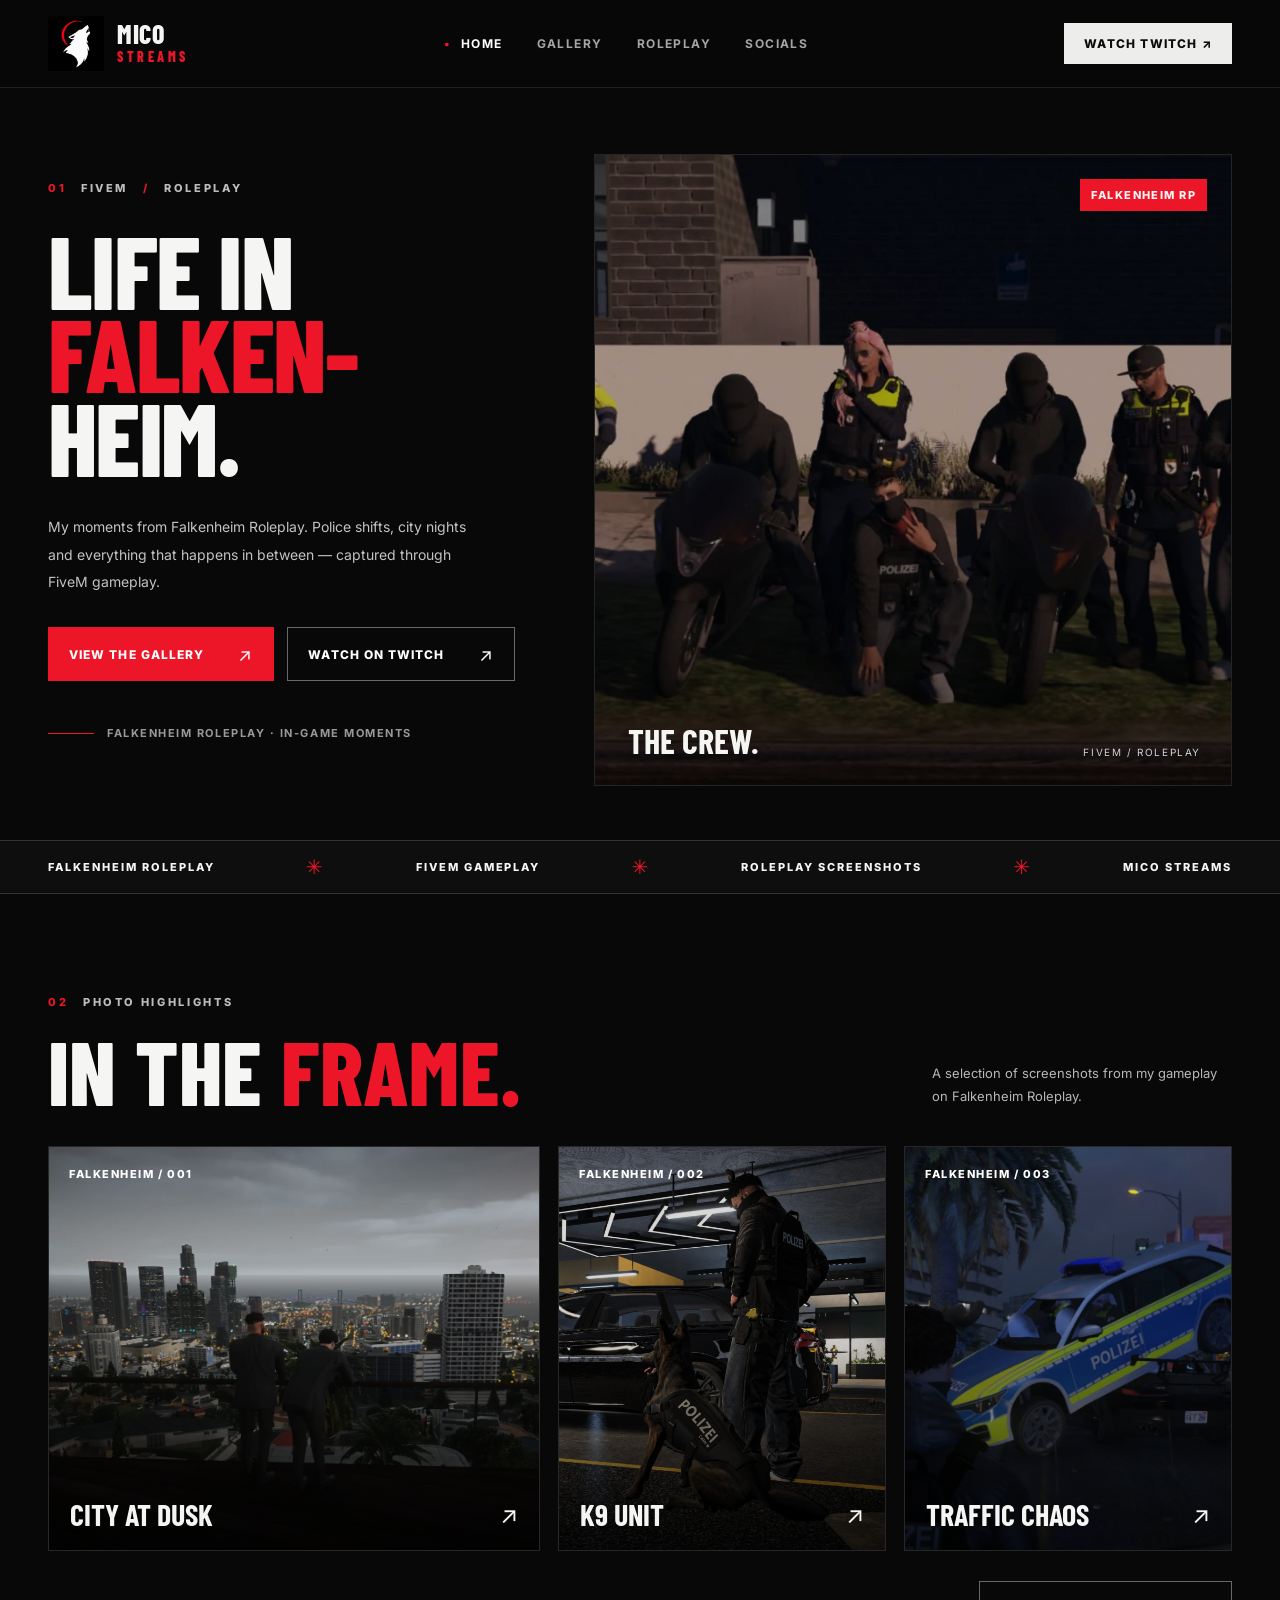
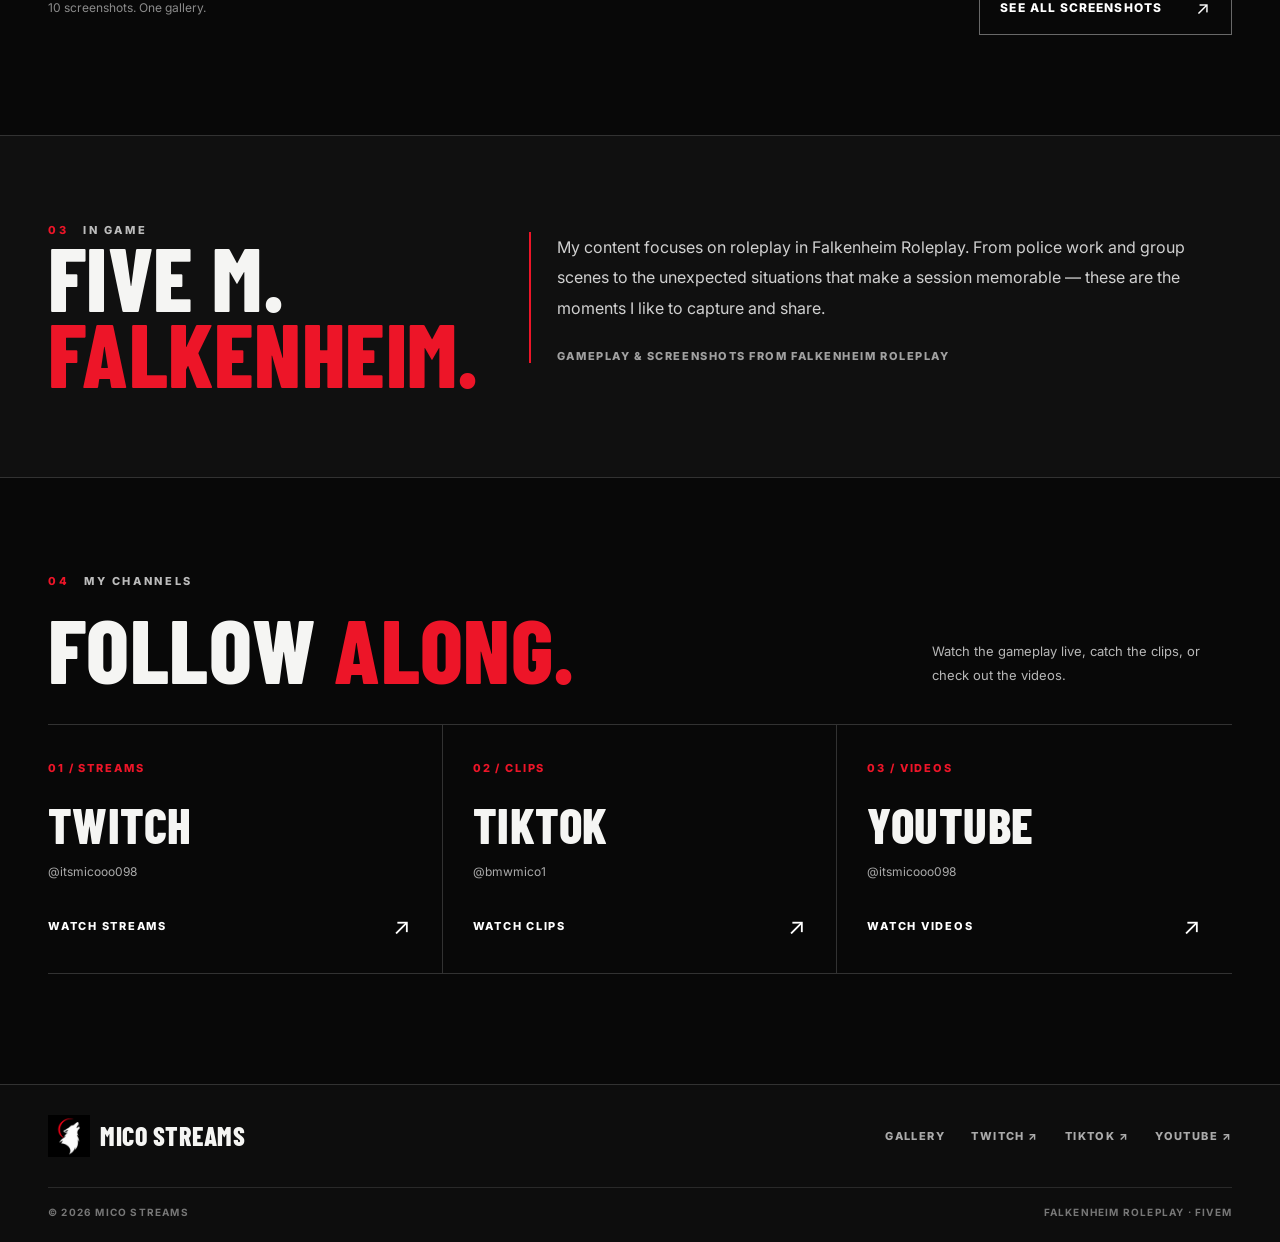
==== index.html @ b6b7b932 "Publish complete Mico Streams website and gallery" ====
<!doctype html>
<html lang="en">
<head>
<meta charset="UTF-8"><meta name="viewport" content="width=device-width, initial-scale=1">
<meta name="theme-color" content="#080808">
<meta name="description" content="Mico Streams — FiveM gameplay and Falkenheim Roleplay screenshots, streams and videos.">
<meta property="og:title" content="Mico Streams | Falkenheim Roleplay"><meta property="og:description" content="FiveM roleplay moments from Falkenheim Roleplay."><meta property="og:type" content="website">
<title>Home — Mico Streams</title>
<link rel="icon" href="./logo.png" type="image/png">
<link rel="preconnect" href="https://fonts.googleapis.com"><link rel="preconnect" href="https://fonts.gstatic.com" crossorigin>
<link href="https://fonts.googleapis.com/css2?family=Barlow+Condensed:wght@600;700;800&family=Inter:wght@400;500;600;700;800&display=swap" rel="stylesheet">
<link rel="stylesheet" href="./styles.css"><script src="./main.js" defer></script>
</head>
<body><a class="skip" href="#main">Skip to content</a>
  <header class="topbar"><div class="shell topbar-inner">
   <a class="brand" href="./index.html" aria-label="Mico Streams — home"><img src="./logo.png" alt=""/><span class="brand-label">MICO<span>STREAMS</span></span></a>
   <nav aria-label="Main navigation"><a class="nav-item" aria-current="page" href="./index.html">Home</a><a class="nav-item"  href="./gallery.html">Gallery</a><a class="nav-item" href="./index.html#roleplay">Roleplay</a><a class="nav-item" href="./index.html#socials">Socials</a></nav>
   <a class="nav-cta" href="https://www.twitch.tv/itsmicooo098" target="_blank" rel="noopener noreferrer">Watch Twitch ↗</a>
  </div></header>
<main id="main">
  <section class="hero" aria-labelledby="hero-title"><div class="shell hero-layout">
    <div class="hero-copy" data-reveal>
      <div class="eyebrow"><strong>01</strong> FIVEM <span class="slash">/</span> ROLEPLAY</div>
      <h1 id="hero-title">LIFE IN<br><span>FALKEN-</span><br>HEIM.</h1>
      <p>My moments from Falkenheim Roleplay. Police shifts, city nights and everything that happens in between — captured through FiveM gameplay.</p>
      <div class="button-row"><a class="button button-red" href="./gallery.html">View the gallery <span class="arrow" aria-hidden="true">↗</span></a><a class="button button-ghost" href="https://www.twitch.tv/itsmicooo098" target="_blank" rel="noopener noreferrer">Watch on Twitch <span class="arrow" aria-hidden="true">↗</span></a></div>
      <div class="hero-quote"><span class="short-line"></span> Falkenheim Roleplay · In-game moments</div>
    </div>
    <div class="hero-visual" data-reveal><img src="./squad.webp" alt="Group of characters and police officers with motorcycles in Falkenheim Roleplay" fetchpriority="high"/><span class="hero-corner">FALKENHEIM RP</span><div class="hero-caption"><strong>The crew.</strong><small>FiveM / Roleplay</small></div></div>
  </div></section>
  <div class="ticker"><div class="shell ticker-inner"><span>FALKENHEIM ROLEPLAY</span><i aria-hidden="true">✳</i><span>FIVEM GAMEPLAY</span><i aria-hidden="true">✳</i><span>ROLEPLAY SCREENSHOTS</span><i aria-hidden="true">✳</i><span>MICO STREAMS</span></div></div>
  <section class="content-section" id="highlights"><div class="shell">
    <div class="section-heading" data-reveal><div><div class="eyebrow"><strong>02</strong> PHOTO HIGHLIGHTS</div><h2>IN THE <em>FRAME.</em></h2></div><p>A selection of screenshots from my gameplay on Falkenheim Roleplay.</p></div>
    <div class="feature-grid">
      <a class="feature-card" href="./gallery.html" aria-label="View gallery — city at dusk" data-reveal><img src="./cityscape.webp" alt="Roleplay characters overlooking the city" loading="lazy"><span class="feature-label">FALKENHEIM / 001</span><span class="feature-name"><strong>City at Dusk</strong><span aria-hidden="true">↗</span></span></a>
      <a class="feature-card" href="./gallery.html" aria-label="View gallery — K9 unit" data-reveal><img src="./k9.webp" alt="Police officer with police dog" loading="lazy"><span class="feature-label">FALKENHEIM / 002</span><span class="feature-name"><strong>K9 Unit</strong><span aria-hidden="true">↗</span></span></a>
      <a class="feature-card" href="./gallery.html" aria-label="View gallery — traffic chaos" data-reveal><img src="./police-car.webp" alt="Police car on top of another vehicle" loading="lazy"><span class="feature-label">FALKENHEIM / 003</span><span class="feature-name"><strong>Traffic Chaos</strong><span aria-hidden="true">↗</span></span></a>
    </div>
    <div class="section-bottom" data-reveal><p>10 screenshots. One gallery.</p><a class="button button-ghost" href="./gallery.html">See all screenshots <span class="arrow" aria-hidden="true">↗</span></a></div>
  </div></section>
  <section class="rp-band" id="roleplay"><div class="shell rp-inner"><div data-reveal><div class="eyebrow"><strong>03</strong> IN GAME</div><h2>FIVE M.<br><span>FALKENHEIM.</span></h2></div><div class="rp-copy" data-reveal><p>My content focuses on roleplay in Falkenheim Roleplay. From police work and group scenes to the unexpected situations that make a session memorable — these are the moments I like to capture and share.</p><div class="rp-note">Gameplay & screenshots from Falkenheim Roleplay</div></div></div></section>
  <section class="socials-section" id="socials"><div class="shell"><div class="section-heading" data-reveal><div><div class="eyebrow"><strong>04</strong> MY CHANNELS</div><h2>FOLLOW <em>ALONG.</em></h2></div><p>Watch the gameplay live, catch the clips, or check out the videos.</p></div>
    <div class="social-grid">
      <a class="social" href="https://www.twitch.tv/itsmicooo098" target="_blank" rel="noopener noreferrer"><span class="social-no">01 / STREAMS</span><h3>TWITCH</h3><p>@itsmicooo098</p><div class="social-action">Watch streams <span aria-hidden="true">↗</span></div></a>
      <a class="social" href="https://www.tiktok.com/@bmwmico1" target="_blank" rel="noopener noreferrer"><span class="social-no">02 / CLIPS</span><h3>TIKTOK</h3><p>@bmwmico1</p><div class="social-action">Watch clips <span aria-hidden="true">↗</span></div></a>
      <a class="social" href="https://www.youtube.com/@itsmicooo098" target="_blank" rel="noopener noreferrer"><span class="social-no">03 / VIDEOS</span><h3>YOUTUBE</h3><p>@itsmicooo098</p><div class="social-action">Watch videos <span aria-hidden="true">↗</span></div></a>
    </div>
  </div></section>
</main><footer class="site-footer"><div class="shell">
   <div class="footer-top"><a class="footer-logo" href="./index.html"><img src="./logo.png" alt=""/> MICO STREAMS</a>
   <div class="footer-links"><a href="./gallery.html">Gallery</a><a href="https://www.twitch.tv/itsmicooo098" target="_blank" rel="noopener noreferrer">Twitch ↗</a><a href="https://www.tiktok.com/@bmwmico1" target="_blank" rel="noopener noreferrer">TikTok ↗</a><a href="https://www.youtube.com/@itsmicooo098" target="_blank" rel="noopener noreferrer">YouTube ↗</a></div></div>
   <div class="footer-bottom"><span>© <span id="year">2026</span> Mico Streams</span><span>Falkenheim Roleplay · FiveM</span></div>
  </div></footer>
</body></html>
---- styles.css ----
:root{--bg:#080808;--surface:#111;--text:#f5f5f3;--muted:#a8a8a8;--rule:#323232;--red:#ed1528;--font-body:'Inter',system-ui,-apple-system,BlinkMacSystemFont,'Segoe UI',sans-serif;--font-display:'Barlow Condensed','Arial Narrow',Impact,sans-serif}
*{box-sizing:border-box}
html{scroll-behavior:smooth;scroll-padding-top:90px}
body{background:var(--bg);color:var(--text);font-family:var(--font-body);margin:0;min-width:320px;-webkit-font-smoothing:antialiased}
a{color:inherit;text-decoration:none}button{font:inherit}img{display:block;width:100%}::selection{background:var(--red);color:white}
:focus-visible{outline:2px solid var(--red);outline-offset:5px}.skip{position:absolute;top:-100px;left:15px;padding:12px 18px;background:white;color:black;z-index:90}.skip:focus{top:15px}
.shell{width:min(1320px,calc(100% - 96px));margin-inline:auto}.divider{border-top:1px solid var(--rule)}
.topbar{height:88px;position:sticky;top:0;z-index:30;background:rgba(8,8,8,.94);backdrop-filter:blur(16px);border-bottom:1px solid #202020}
.topbar-inner{height:100%;display:flex;justify-content:space-between;align-items:center;gap:28px}
.brand{display:inline-flex;align-items:center;gap:13px;min-width:0}.brand img{width:56px;height:56px;object-fit:contain;flex-shrink:0}.brand-label{font-family:var(--font-display);font-size:26px;font-weight:800;letter-spacing:.025em;line-height:.78;white-space:nowrap}.brand-label span{display:block;color:var(--red);font-size:14px;letter-spacing:.25em;margin-top:8px}
nav{display:flex;gap:34px;align-items:center}.nav-item{color:#a5a5a5;font-size:12px;text-transform:uppercase;font-weight:700;letter-spacing:.12em;transition:color .15s}.nav-item:hover,.nav-item[aria-current='page']{color:#fff}.nav-item[aria-current='page']::before{content:'•';color:var(--red);margin-right:9px}
.nav-cta{background:#ededeb;color:#0b0b0b;padding:13px 20px;text-transform:uppercase;font-size:12px;letter-spacing:.10em;font-weight:800;transition:background .2s,transform .2s}.nav-cta:hover{background:white;transform:translateY(-2px)}
.eyebrow{font-size:11px;font-weight:800;letter-spacing:.24em;line-height:1.5;text-transform:uppercase;color:#bcbcbc}.eyebrow strong{color:var(--red);font-weight:800;margin-right:10px}.eyebrow .slash{padding:0 10px;color:var(--red)}
h1,h2,h3,p{margin:0}h1,h2{font-family:var(--font-display);text-transform:uppercase;font-weight:800;letter-spacing:.005em}p{line-height:1.8}
.button-row{display:flex;gap:13px;flex-wrap:wrap}.button{display:inline-flex;align-items:center;justify-content:center;gap:34px;font-size:12px;font-weight:800;text-transform:uppercase;letter-spacing:.09em;min-height:54px;padding:0 20px;border:1px solid #fff;transition:background .2s,color .2s,transform .2s}.button:hover{transform:translateY(-2px)}.button-red{background:var(--red);border-color:var(--red);color:white}.button-red:hover{background:#fd263b}.button-ghost{border-color:#686868;background:transparent;color:#fff}.button-ghost:hover{background:#202020;border-color:#fff}.button .arrow{font-size:18px;font-weight:400}
/* Home page */
.hero{padding:66px 0 54px}.hero-layout{display:grid;grid-template-columns:.88fr 1.12fr;gap:44px;align-items:stretch;min-height:600px}
.hero-copy{display:flex;flex-direction:column;justify-content:center;padding:26px 0 46px}.hero-copy h1{font-size:clamp(74px,8vw,138px);line-height:.82;margin:31px 0 34px;letter-spacing:-.015em}.hero-copy h1 span{color:var(--red)}.hero-copy p{max-width:445px;color:#c3c3c3;font-size:14px;line-height:1.95;margin-bottom:32px}.hero-quote{margin-top:auto;padding-top:45px;display:flex;align-items:center;gap:13px;font-size:11px;color:#999;letter-spacing:.14em;text-transform:uppercase;font-weight:700}.hero-quote .short-line{height:1px;width:46px;background:var(--red)}
.hero-visual{position:relative;overflow:hidden;min-height:610px;background:#151515;border:1px solid #242424}.hero-visual img{height:100%;object-fit:cover;object-position:49% 50%;filter:brightness(.72);transition:transform 1.2s cubic-bezier(.2,.8,.2,1),filter .5s}.hero-visual:hover img{transform:scale(1.035);filter:brightness(.87)}.hero-visual::after{content:'';position:absolute;inset:0;background:linear-gradient(0deg,rgba(0,0,0,.67),transparent 45%);pointer-events:none}.hero-corner{position:absolute;top:24px;right:24px;font-size:11px;font-weight:800;letter-spacing:.13em;padding:9px 11px;background:var(--red);z-index:2}.hero-caption{position:absolute;left:33px;right:30px;bottom:27px;z-index:1;display:flex;gap:25px;align-items:end;justify-content:space-between}.hero-caption strong{font-family:var(--font-display);font-size:34px;line-height:1;text-transform:uppercase}.hero-caption small{font-size:10px;letter-spacing:.16em;text-transform:uppercase;color:#d1d1d1;max-width:130px;text-align:right}
.ticker{border-block:1px solid var(--rule);background:#0e0e0e}.ticker-inner{display:flex;justify-content:space-between;align-items:center;gap:18px;padding:19px 0;font-size:11px;font-weight:800;letter-spacing:.18em;text-transform:uppercase}.ticker-inner i{color:var(--red);font-style:normal;font-size:20px;line-height:0}.ticker-inner span:nth-child(even){color:#a1a1a1}
.content-section{padding:100px 0}.section-heading{display:flex;justify-content:space-between;align-items:end;gap:26px;margin-bottom:37px}.section-heading h2{font-size:clamp(58px,7vw,96px);line-height:.86;margin-top:21px}.section-heading p{font-size:13px;color:#b7b7b7;max-width:300px;line-height:1.8}.section-heading h2 em{font-style:normal;color:var(--red)}
.feature-grid{display:grid;grid-template-columns:1.2fr .8fr .8fr;gap:18px}.feature-card{min-width:0;position:relative;border:1px solid #272727;overflow:hidden;background:#171717;height:405px;display:block}.feature-card img{height:100%;object-fit:cover;transition:transform .65s ease,filter .65s ease;filter:brightness(.85)}.feature-card:hover img{transform:scale(1.06);filter:brightness(1)}.feature-card::after{content:'';position:absolute;inset:0;background:linear-gradient(0deg,rgba(0,0,0,.72),transparent 55%)}.feature-card .feature-label{position:absolute;top:20px;left:20px;z-index:2;font-size:11px;color:#fff;font-weight:800;letter-spacing:.14em;text-transform:uppercase}.feature-card .feature-name{position:absolute;bottom:21px;left:21px;right:21px;z-index:2;display:flex;justify-content:space-between;align-items:end;gap:8px}.feature-name strong{font-family:var(--font-display);font-weight:700;font-size:30px;text-transform:uppercase;line-height:.92}.feature-name span{font-size:24px}.feature-card:nth-child(2) img{object-position:center 45%}
.section-bottom{margin-top:30px;display:flex;align-items:center;justify-content:space-between;gap:20px}.section-bottom p{font-size:12px;color:#8b8b8b}.section-bottom .button{min-width:236px}
.rp-band{border-top:1px solid var(--rule);border-bottom:1px solid var(--rule);background:#101010}.rp-inner{padding:86px 0;display:grid;grid-template-columns:.7fr 1.3fr;gap:50px;align-items:start}.rp-inner h2{font-size:clamp(55px,7vw,96px);line-height:.85}.rp-inner h2 span{color:var(--red)}.rp-inner .rp-copy{border-left:2px solid var(--red);padding-left:26px;margin-top:10px}.rp-copy p{font-size:16px;line-height:1.9;color:#d0d0d0;max-width:660px}.rp-copy .rp-note{font-size:11px;font-weight:800;text-transform:uppercase;letter-spacing:.14em;color:#a1a1a1;margin-top:26px}
.socials-section{padding:95px 0 110px}.social-grid{display:grid;grid-template-columns:repeat(3,minmax(0,1fr));gap:0;border-top:1px solid var(--rule);border-bottom:1px solid var(--rule)}.social{padding:31px 30px 33px 0;border-right:1px solid var(--rule);position:relative;transition:background .2s}.social + .social{padding-left:30px}.social:last-child{border-right:0}.social .social-no{font-size:11px;color:var(--red);font-weight:800;letter-spacing:.17em}.social h3{font:800 49px/.95 var(--font-display);text-transform:uppercase;margin-top:26px;letter-spacing:.01em}.social p{color:#ababab;font-size:12px;margin-top:12px}.social .social-action{display:flex;justify-content:space-between;align-items:center;text-transform:uppercase;font-size:11px;font-weight:800;letter-spacing:.16em;color:white;margin-top:30px}.social .social-action span{font-size:23px;font-weight:400}.social:hover h3,.social:hover .social-action{color:var(--red)}
/* Gallery */
.gallery-hero{padding:82px 0 55px;border-bottom:1px solid var(--rule)}.gallery-hero .gallery-heading{display:flex;justify-content:space-between;align-items:end;gap:28px}.gallery-hero h1{font-size:clamp(77px,13vw,170px);line-height:.82;letter-spacing:-.01em;margin:23px 0}.gallery-hero h1 span{color:var(--red)}.gallery-hero p{font-size:13px;color:#bbb;max-width:320px;margin-bottom:22px}.photo-count{font-weight:800;color:var(--red);letter-spacing:.1em;font-size:12px;margin-bottom:5px;white-space:nowrap}
.gallery-section{padding:46px 0 95px}.gallery-grid{columns:3;column-gap:18px}.photo-card{break-inside:avoid;margin-bottom:18px;position:relative;overflow:hidden;border:1px solid #303030;background:#1a1a1a;cursor:zoom-in;width:100%;display:block;padding:0;color:inherit;text-align:left}.photo-card img{width:100%;height:auto;transition:transform .5s ease,filter .5s ease;filter:brightness(.9)}.photo-card:hover img{transform:scale(1.035);filter:brightness(.75)}.photo-card .photo-meta{position:absolute;inset:auto 0 0;padding:43px 16px 17px;background:linear-gradient(transparent,rgba(0,0,0,.8));display:flex;justify-content:space-between;align-items:end;gap:10px}.photo-card .photo-meta b{font-family:var(--font-display);font-weight:700;text-transform:uppercase;font-size:26px;line-height:.9}.photo-card .photo-meta span{font-size:11px;color:#fff;font-weight:800;letter-spacing:.1em}.photo-card .zoom{position:absolute;top:15px;right:15px;background:rgba(0,0,0,.75);border:1px solid #555;padding:8px 10px;font-size:13px;opacity:0;transform:translateY(-5px);transition:.2s}.photo-card:hover .zoom,.photo-card:focus-visible .zoom{opacity:1;transform:translateY(0)}
.back-row{padding-top:32px;border-top:1px solid var(--rule);display:flex;justify-content:space-between;align-items:center;gap:20px;font-size:11px;text-transform:uppercase;letter-spacing:.12em;font-weight:800;color:#aaa}.back-row a{color:#fff}.back-row a:hover{color:var(--red)}
/* Modal lightbox */
dialog.lightbox{width:min(1350px,96vw);max-width:none;max-height:94dvh;overflow:hidden;border:1px solid #444;background:#080808;color:white;padding:0;box-shadow:0 25px 120px rgba(0,0,0,.84)}.lightbox::backdrop{background:rgba(0,0,0,.92);backdrop-filter:blur(7px)}.lightbox-inner{display:flex;flex-direction:column;height:min(94dvh,950px)}.lightbox-toolbar{flex-shrink:0;display:flex;gap:15px;justify-content:space-between;align-items:center;border-bottom:1px solid #333;padding:13px 19px}.lightbox-toolbar .modal-index{font-weight:800;letter-spacing:.13em;text-transform:uppercase;font-size:11px;color:#b8b8b8}.lightbox-toolbar button{font-size:13px;background:#222;color:white;border:1px solid #444;cursor:pointer;padding:10px 13px}.lightbox-stage{display:flex;align-items:center;justify-content:center;flex:1;min-height:0;position:relative;padding:16px 65px}.lightbox-stage img{display:block;width:auto;height:auto;max-width:100%;max-height:100%;object-fit:contain}.lightbox-nav{position:absolute;top:50%;transform:translateY(-50%);background:#252525;border:1px solid #444;color:#fff;padding:13px 15px;cursor:pointer;font-size:19px}.lightbox-prev{left:13px}.lightbox-next{right:13px}.lightbox-bottom{display:flex;justify-content:space-between;gap:20px;padding:15px 20px;background:#101010;border-top:1px solid #333;align-items:baseline}.lightbox-bottom strong{font:700 26px/1 var(--font-display);text-transform:uppercase}.lightbox-bottom p{font-size:11px;color:#aaa}
.site-footer{border-top:1px solid var(--rule);background:#0d0d0d}.footer-top{display:flex;justify-content:space-between;align-items:center;gap:20px;padding:30px 0}.footer-top .footer-logo{display:flex;align-items:center;gap:10px;font:800 26px/1 var(--font-display);letter-spacing:.02em}.footer-logo img{width:42px;height:42px;object-fit:contain}.footer-links{display:flex;gap:26px;flex-wrap:wrap;font-size:11px;text-transform:uppercase;font-weight:800;letter-spacing:.13em;color:#aaa}.footer-links a:hover{color:#fff}.footer-bottom{border-top:1px solid #292929;display:flex;justify-content:space-between;gap:20px;flex-wrap:wrap;padding:18px 0 24px;color:#777;font-size:10px;letter-spacing:.12em;text-transform:uppercase;font-weight:700}
[data-reveal]{opacity:0;transform:translateY(18px);transition:transform .6s cubic-bezier(.2,.65,.2,1),opacity .6s ease}[data-reveal].is-visible{opacity:1;transform:none}
@media(max-width:980px){.hero-layout{grid-template-columns:1fr 1fr;gap:25px;min-height:520px}.hero-copy h1{font-size:clamp(66px,9vw,100px)}.hero-visual{min-height:520px}.feature-grid{grid-template-columns:1fr 1fr}.feature-card:first-child{grid-column:1/-1;height:360px}.feature-card{height:340px}.rp-inner{grid-template-columns:1fr 1.3fr}.gallery-grid{columns:2}}
@media(max-width:700px){.shell{width:calc(100% - 36px)}.topbar{height:74px}.brand img{width:45px;height:45px}.brand-label{font-size:23px}.brand-label span{font-size:11px}.topbar nav{display:none}.nav-cta{padding:10px 13px;font-size:10px}.hero{padding:26px 0 35px}.hero-layout{grid-template-columns:1fr;gap:23px}.hero-copy{padding:22px 0 0}.hero-copy h1{font-size:clamp(81px,16vw,130px);margin:20px 0 22px}.hero-copy p{font-size:13px;margin-bottom:27px;max-width:470px}.hero-quote{margin-top:33px;padding-top:0}.hero-visual{min-height:480px;max-height:560px}.hero-caption{left:20px;bottom:21px}.hero-caption strong{font-size:30px}.ticker-inner{font-size:9px;justify-content:center;flex-wrap:wrap;gap:12px 16px}.ticker-inner span:last-child,.ticker-inner i:last-of-type{display:none}.content-section{padding:70px 0}.section-heading{align-items:start;flex-direction:column;gap:18px}.section-heading h2{font-size:70px}.feature-grid{grid-template-columns:1fr 1fr;gap:11px}.feature-card{height:275px}.feature-card:first-child{height:320px}.feature-name strong{font-size:23px}.section-bottom{flex-direction:column;align-items:stretch}.section-bottom .button{width:100%}.rp-inner{grid-template-columns:1fr;padding:62px 0;gap:28px}.rp-inner h2{font-size:74px}.rp-copy p{font-size:14px}.socials-section{padding:70px 0 80px}.social-grid{grid-template-columns:1fr}.social,.social + .social{padding:23px 0;border-right:0;border-bottom:1px solid var(--rule)}.social:last-child{border-bottom:0}.social h3{margin-top:18px;font-size:47px}.social .social-action{margin-top:18px}.gallery-hero{padding:54px 0 36px}.gallery-hero .gallery-heading{display:block}.gallery-hero h1{font-size:clamp(83px,18vw,130px);margin-bottom:17px}.gallery-hero p{margin-top:12px}.gallery-grid{columns:1;column-gap:0}.gallery-section{padding:24px 0 75px}.photo-card{margin-bottom:14px}.footer-top{flex-direction:column;align-items:start}.lightbox-stage{padding:10px 12px 16px}.lightbox-stage img{max-width:100%;max-height:100%}.lightbox-nav{top:auto;bottom:0;transform:none;background:rgba(24,24,24,.88)}.lightbox-prev{left:12px}.lightbox-next{right:12px}.lightbox-bottom{display:block;padding:14px 15px}.lightbox-bottom p{margin-top:7px}.button-row{gap:10px}}
@media(max-width:390px){.hero-copy h1{font-size:75px}.hero-visual{min-height:390px}.feature-grid{grid-template-columns:1fr}.feature-card:first-child{grid-column:auto}.feature-card,.feature-card:first-child{height:310px}.section-heading h2{font-size:58px}}
@media(prefers-reduced-motion:reduce){*,*::before,*::after{scroll-behavior:auto!important;animation:none!important;transition-duration:.01ms!important}[data-reveal]{opacity:1;transform:none}}
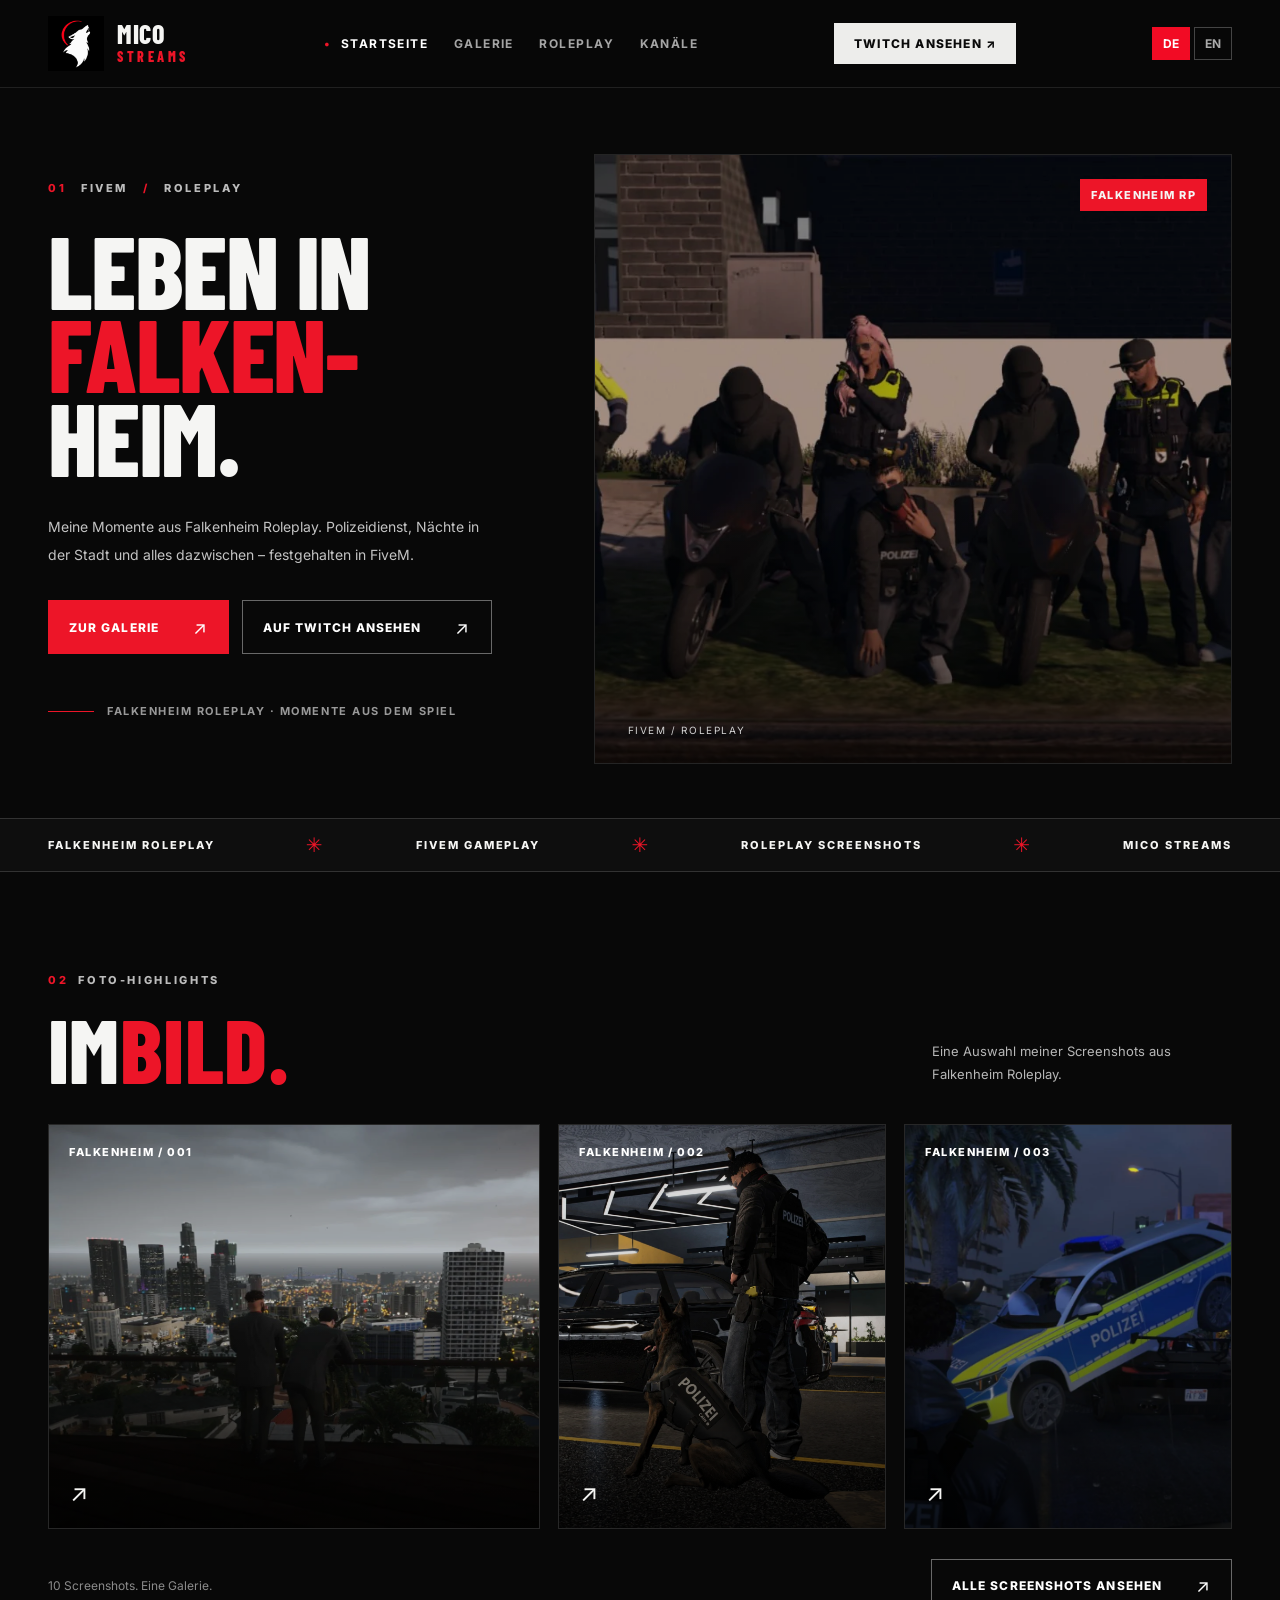
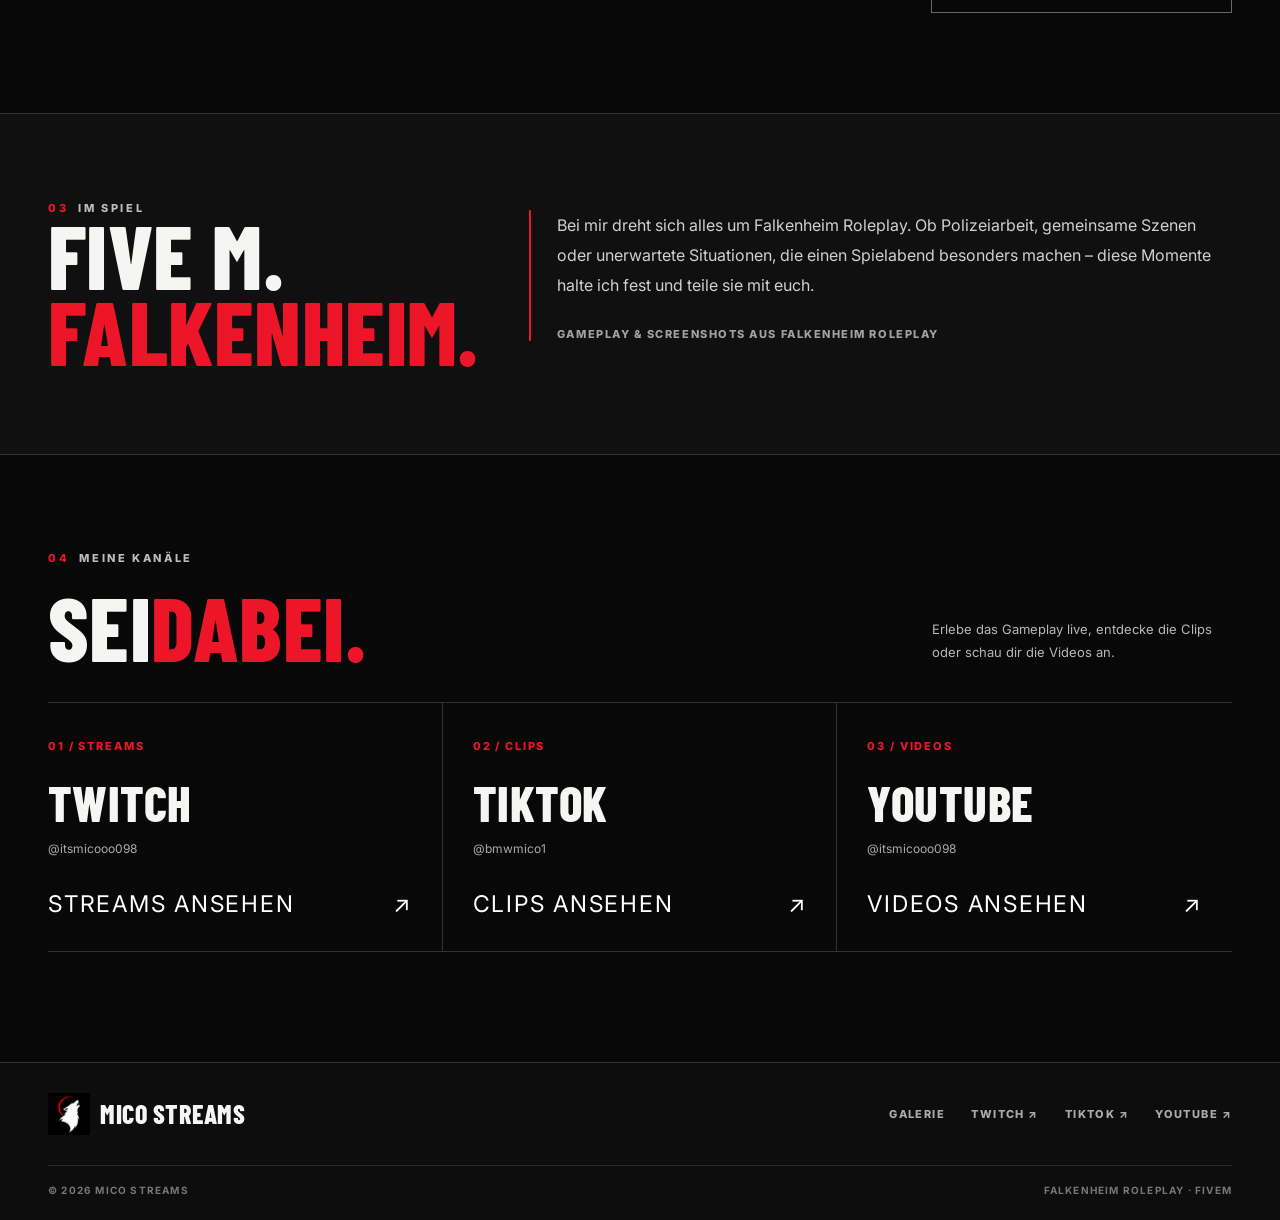
==== commit 87df215d: "Add German default and English switch; remove photo titles" ====
--- a/index.html
+++ b/index.html
@@ -1,54 +1,55 @@
-<!doctype html>
-<html lang="en">
+<!DOCTYPE html>
+
+<html lang="de">
 <head>
-<meta charset="UTF-8"><meta name="viewport" content="width=device-width, initial-scale=1">
-<meta name="theme-color" content="#080808">
-<meta name="description" content="Mico Streams — FiveM gameplay and Falkenheim Roleplay screenshots, streams and videos.">
-<meta property="og:title" content="Mico Streams | Falkenheim Roleplay"><meta property="og:description" content="FiveM roleplay moments from Falkenheim Roleplay."><meta property="og:type" content="website">
-<title>Home — Mico Streams</title>
-<link rel="icon" href="./logo.png" type="image/png">
-<link rel="preconnect" href="https://fonts.googleapis.com"><link rel="preconnect" href="https://fonts.gstatic.com" crossorigin>
-<link href="https://fonts.googleapis.com/css2?family=Barlow+Condensed:wght@600;700;800&family=Inter:wght@400;500;600;700;800&display=swap" rel="stylesheet">
-<link rel="stylesheet" href="./styles.css"><script src="./main.js" defer></script>
+<meta charset="utf-8"/><meta content="width=device-width, initial-scale=1" name="viewport"/>
+<meta content="#080808" name="theme-color"/>
+<meta content="Mico Streams – FiveM-Gameplay, Screenshots, Streams und Videos aus Falkenheim Roleplay." data-de-content="Mico Streams – FiveM-Gameplay, Screenshots, Streams und Videos aus Falkenheim Roleplay." data-en-content="Mico Streams — FiveM gameplay and Falkenheim Roleplay screenshots, streams and videos." name="description"/>
+<meta content="Mico Streams | Falkenheim Roleplay" property="og:title"/><meta content="Mico Streams – FiveM-Gameplay, Screenshots, Streams und Videos aus Falkenheim Roleplay." data-de-content="Mico Streams – FiveM-Gameplay, Screenshots, Streams und Videos aus Falkenheim Roleplay." data-en-content="FiveM roleplay moments from Falkenheim Roleplay." property="og:description"/><meta content="website" property="og:type"/>
+<title data-de="Startseite — Mico Streams" data-en="Home — Mico Streams">Startseite — Mico Streams</title>
+<link href="./logo.png" rel="icon" type="image/png"/>
+<link href="https://fonts.googleapis.com" rel="preconnect"/><link crossorigin="" href="https://fonts.gstatic.com" rel="preconnect"/>
+<link href="https://fonts.googleapis.com/css2?family=Barlow+Condensed:wght@600;700;800&amp;family=Inter:wght@400;500;600;700;800&amp;display=swap" rel="stylesheet"/>
+<link href="./styles.css" rel="stylesheet"/><script defer="" src="./main.js"></script>
 </head>
-<body><a class="skip" href="#main">Skip to content</a>
-  <header class="topbar"><div class="shell topbar-inner">
-   <a class="brand" href="./index.html" aria-label="Mico Streams — home"><img src="./logo.png" alt=""/><span class="brand-label">MICO<span>STREAMS</span></span></a>
-   <nav aria-label="Main navigation"><a class="nav-item" aria-current="page" href="./index.html">Home</a><a class="nav-item"  href="./gallery.html">Gallery</a><a class="nav-item" href="./index.html#roleplay">Roleplay</a><a class="nav-item" href="./index.html#socials">Socials</a></nav>
-   <a class="nav-cta" href="https://www.twitch.tv/itsmicooo098" target="_blank" rel="noopener noreferrer">Watch Twitch ↗</a>
-  </div></header>
+<body><a class="skip" href="#main"><span data-de="Zum Inhalt springen" data-en="Skip to content">Zum Inhalt springen</span></a>
+<header class="topbar"><div class="shell topbar-inner">
+<a aria-label="Mico Streams — Startseite" class="brand" data-de-aria-label="Mico Streams — Startseite" data-en-aria-label="Mico Streams — home" href="./index.html"><img alt="" src="./logo.png"/><span class="brand-label">MICO<span>STREAMS</span></span></a>
+<nav aria-label="Hauptnavigation" data-de-aria-label="Hauptnavigation" data-en-aria-label="Main navigation"><a aria-current="page" class="nav-item" href="./index.html"><span data-de="Startseite" data-en="Home">Startseite</span></a><a class="nav-item" href="./gallery.html"><span data-de="Galerie" data-en="Gallery">Galerie</span></a><a class="nav-item" href="./index.html#roleplay">Roleplay</a><a class="nav-item" href="./index.html#socials"><span data-de="Kanäle" data-en="Socials">Kanäle</span></a></nav>
+<a class="nav-cta" href="https://www.twitch.tv/itsmicooo098" rel="noopener noreferrer" target="_blank"><span data-de="Twitch ansehen ↗" data-en="Watch Twitch ↗">Twitch ansehen ↗</span></a>
+<div aria-label="Sprache / Language" class="language-switch" role="group"><button aria-label="Deutsch" aria-pressed="true" data-language="de" type="button">DE</button><button aria-label="English" aria-pressed="false" data-language="en" type="button">EN</button></div></div></header>
 <main id="main">
-  <section class="hero" aria-labelledby="hero-title"><div class="shell hero-layout">
-    <div class="hero-copy" data-reveal>
-      <div class="eyebrow"><strong>01</strong> FIVEM <span class="slash">/</span> ROLEPLAY</div>
-      <h1 id="hero-title">LIFE IN<br><span>FALKEN-</span><br>HEIM.</h1>
-      <p>My moments from Falkenheim Roleplay. Police shifts, city nights and everything that happens in between — captured through FiveM gameplay.</p>
-      <div class="button-row"><a class="button button-red" href="./gallery.html">View the gallery <span class="arrow" aria-hidden="true">↗</span></a><a class="button button-ghost" href="https://www.twitch.tv/itsmicooo098" target="_blank" rel="noopener noreferrer">Watch on Twitch <span class="arrow" aria-hidden="true">↗</span></a></div>
-      <div class="hero-quote"><span class="short-line"></span> Falkenheim Roleplay · In-game moments</div>
-    </div>
-    <div class="hero-visual" data-reveal><img src="./squad.webp" alt="Group of characters and police officers with motorcycles in Falkenheim Roleplay" fetchpriority="high"/><span class="hero-corner">FALKENHEIM RP</span><div class="hero-caption"><strong>The crew.</strong><small>FiveM / Roleplay</small></div></div>
-  </div></section>
-  <div class="ticker"><div class="shell ticker-inner"><span>FALKENHEIM ROLEPLAY</span><i aria-hidden="true">✳</i><span>FIVEM GAMEPLAY</span><i aria-hidden="true">✳</i><span>ROLEPLAY SCREENSHOTS</span><i aria-hidden="true">✳</i><span>MICO STREAMS</span></div></div>
-  <section class="content-section" id="highlights"><div class="shell">
-    <div class="section-heading" data-reveal><div><div class="eyebrow"><strong>02</strong> PHOTO HIGHLIGHTS</div><h2>IN THE <em>FRAME.</em></h2></div><p>A selection of screenshots from my gameplay on Falkenheim Roleplay.</p></div>
-    <div class="feature-grid">
-      <a class="feature-card" href="./gallery.html" aria-label="View gallery — city at dusk" data-reveal><img src="./cityscape.webp" alt="Roleplay characters overlooking the city" loading="lazy"><span class="feature-label">FALKENHEIM / 001</span><span class="feature-name"><strong>City at Dusk</strong><span aria-hidden="true">↗</span></span></a>
-      <a class="feature-card" href="./gallery.html" aria-label="View gallery — K9 unit" data-reveal><img src="./k9.webp" alt="Police officer with police dog" loading="lazy"><span class="feature-label">FALKENHEIM / 002</span><span class="feature-name"><strong>K9 Unit</strong><span aria-hidden="true">↗</span></span></a>
-      <a class="feature-card" href="./gallery.html" aria-label="View gallery — traffic chaos" data-reveal><img src="./police-car.webp" alt="Police car on top of another vehicle" loading="lazy"><span class="feature-label">FALKENHEIM / 003</span><span class="feature-name"><strong>Traffic Chaos</strong><span aria-hidden="true">↗</span></span></a>
-    </div>
-    <div class="section-bottom" data-reveal><p>10 screenshots. One gallery.</p><a class="button button-ghost" href="./gallery.html">See all screenshots <span class="arrow" aria-hidden="true">↗</span></a></div>
-  </div></section>
-  <section class="rp-band" id="roleplay"><div class="shell rp-inner"><div data-reveal><div class="eyebrow"><strong>03</strong> IN GAME</div><h2>FIVE M.<br><span>FALKENHEIM.</span></h2></div><div class="rp-copy" data-reveal><p>My content focuses on roleplay in Falkenheim Roleplay. From police work and group scenes to the unexpected situations that make a session memorable — these are the moments I like to capture and share.</p><div class="rp-note">Gameplay & screenshots from Falkenheim Roleplay</div></div></div></section>
-  <section class="socials-section" id="socials"><div class="shell"><div class="section-heading" data-reveal><div><div class="eyebrow"><strong>04</strong> MY CHANNELS</div><h2>FOLLOW <em>ALONG.</em></h2></div><p>Watch the gameplay live, catch the clips, or check out the videos.</p></div>
-    <div class="social-grid">
-      <a class="social" href="https://www.twitch.tv/itsmicooo098" target="_blank" rel="noopener noreferrer"><span class="social-no">01 / STREAMS</span><h3>TWITCH</h3><p>@itsmicooo098</p><div class="social-action">Watch streams <span aria-hidden="true">↗</span></div></a>
-      <a class="social" href="https://www.tiktok.com/@bmwmico1" target="_blank" rel="noopener noreferrer"><span class="social-no">02 / CLIPS</span><h3>TIKTOK</h3><p>@bmwmico1</p><div class="social-action">Watch clips <span aria-hidden="true">↗</span></div></a>
-      <a class="social" href="https://www.youtube.com/@itsmicooo098" target="_blank" rel="noopener noreferrer"><span class="social-no">03 / VIDEOS</span><h3>YOUTUBE</h3><p>@itsmicooo098</p><div class="social-action">Watch videos <span aria-hidden="true">↗</span></div></a>
-    </div>
-  </div></section>
+<section aria-labelledby="hero-title" class="hero"><div class="shell hero-layout">
+<div class="hero-copy" data-reveal="">
+<div class="eyebrow"><strong>01</strong> FIVEM <span class="slash">/</span> ROLEPLAY</div>
+<h1 id="hero-title"><span data-de="LEBEN IN" data-en="LIFE IN">LEBEN IN</span><br/><span>FALKEN-</span><br/>HEIM.</h1>
+<p><span data-de="Meine Momente aus Falkenheim Roleplay. Polizeidienst, Nächte in der Stadt und alles dazwischen – festgehalten in FiveM." data-en="My moments from Falkenheim Roleplay. Police shifts, city nights and everything that happens in between — captured through FiveM gameplay.">Meine Momente aus Falkenheim Roleplay. Polizeidienst, Nächte in der Stadt und alles dazwischen – festgehalten in FiveM.</span></p>
+<div class="button-row"><a class="button button-red" href="./gallery.html"><span data-de="Zur Galerie" data-en="View the gallery">Zur Galerie</span><span aria-hidden="true" class="arrow">↗</span></a><a class="button button-ghost" href="https://www.twitch.tv/itsmicooo098" rel="noopener noreferrer" target="_blank"><span data-de="Auf Twitch ansehen" data-en="Watch on Twitch">Auf Twitch ansehen</span><span aria-hidden="true" class="arrow">↗</span></a></div>
+<div class="hero-quote"><span class="short-line"></span><span data-de="Falkenheim Roleplay · Momente aus dem Spiel" data-en="Falkenheim Roleplay · In-game moments">Falkenheim Roleplay · Momente aus dem Spiel</span></div>
+</div>
+<div class="hero-visual" data-reveal=""><img alt="Gruppe von Charakteren und Polizisten mit Motorrädern in Falkenheim Roleplay" data-de-alt="Gruppe von Charakteren und Polizisten mit Motorrädern in Falkenheim Roleplay" data-en-alt="Group of characters and police officers with motorcycles in Falkenheim Roleplay" fetchpriority="high" src="./squad.webp"/><span class="hero-corner">FALKENHEIM RP</span><div class="hero-caption"><small>FiveM / Roleplay</small></div></div>
+</div></section>
+<div class="ticker"><div class="shell ticker-inner"><span>FALKENHEIM ROLEPLAY</span><i aria-hidden="true">✳</i><span>FIVEM GAMEPLAY</span><i aria-hidden="true">✳</i><span>ROLEPLAY SCREENSHOTS</span><i aria-hidden="true">✳</i><span>MICO STREAMS</span></div></div>
+<section class="content-section" id="highlights"><div class="shell">
+<div class="section-heading" data-reveal=""><div><div class="eyebrow"><strong>02</strong><span data-de="FOTO-HIGHLIGHTS" data-en="PHOTO HIGHLIGHTS">FOTO-HIGHLIGHTS</span></div><h2><span data-de="IM" data-en="IN THE">IM</span><em><span data-de="BILD." data-en="FRAME.">BILD.</span></em></h2></div><p><span data-de="Eine Auswahl meiner Screenshots aus Falkenheim Roleplay." data-en="A selection of screenshots from my gameplay on Falkenheim Roleplay.">Eine Auswahl meiner Screenshots aus Falkenheim Roleplay.</span></p></div>
+<div class="feature-grid">
+<a aria-label="Galerie öffnen" class="feature-card" data-de-aria-label="Galerie öffnen" data-en-aria-label="Open gallery" data-reveal="" href="./gallery.html"><img alt="Rollenspielcharaktere mit Blick über die Stadt" data-de-alt="Rollenspielcharaktere mit Blick über die Stadt" data-en-alt="Roleplay characters overlooking the city" loading="lazy" src="./cityscape.webp"/><span class="feature-label">FALKENHEIM / 001</span><span class="feature-name"><span aria-hidden="true">↗</span></span></a>
+<a aria-label="Galerie öffnen" class="feature-card" data-de-aria-label="Galerie öffnen" data-en-aria-label="Open gallery" data-reveal="" href="./gallery.html"><img alt="Polizist mit Diensthund" data-de-alt="Polizist mit Diensthund" data-en-alt="Police officer with police dog" loading="lazy" src="./k9.webp"/><span class="feature-label">FALKENHEIM / 002</span><span class="feature-name"><span aria-hidden="true">↗</span></span></a>
+<a aria-label="Galerie öffnen" class="feature-card" data-de-aria-label="Galerie öffnen" data-en-aria-label="Open gallery" data-reveal="" href="./gallery.html"><img alt="Polizeiauto auf einem anderen Fahrzeug" data-de-alt="Polizeiauto auf einem anderen Fahrzeug" data-en-alt="Police car on top of another vehicle" loading="lazy" src="./police-car.webp"/><span class="feature-label">FALKENHEIM / 003</span><span class="feature-name"><span aria-hidden="true">↗</span></span></a>
+</div>
+<div class="section-bottom" data-reveal=""><p><span data-de="10 Screenshots. Eine Galerie." data-en="10 screenshots. One gallery.">10 Screenshots. Eine Galerie.</span></p><a class="button button-ghost" href="./gallery.html"><span data-de="Alle Screenshots ansehen" data-en="See all screenshots">Alle Screenshots ansehen</span><span aria-hidden="true" class="arrow">↗</span></a></div>
+</div></section>
+<section class="rp-band" id="roleplay"><div class="shell rp-inner"><div data-reveal=""><div class="eyebrow"><strong>03</strong><span data-de="IM SPIEL" data-en="IN GAME">IM SPIEL</span></div><h2>FIVE M.<br/><span>FALKENHEIM.</span></h2></div><div class="rp-copy" data-reveal=""><p><span data-de="Bei mir dreht sich alles um Falkenheim Roleplay. Ob Polizeiarbeit, gemeinsame Szenen oder unerwartete Situationen, die einen Spielabend besonders machen – diese Momente halte ich fest und teile sie mit euch." data-en="My content focuses on roleplay in Falkenheim Roleplay. From police work and group scenes to the unexpected situations that make a session memorable — these are the moments I like to capture and share.">Bei mir dreht sich alles um Falkenheim Roleplay. Ob Polizeiarbeit, gemeinsame Szenen oder unerwartete Situationen, die einen Spielabend besonders machen – diese Momente halte ich fest und teile sie mit euch.</span></p><div class="rp-note"><span data-de="Gameplay &amp; Screenshots aus Falkenheim Roleplay" data-en="Gameplay &amp; screenshots from Falkenheim Roleplay">Gameplay &amp; Screenshots aus Falkenheim Roleplay</span></div></div></div></section>
+<section class="socials-section" id="socials"><div class="shell"><div class="section-heading" data-reveal=""><div><div class="eyebrow"><strong>04</strong><span data-de="MEINE KANÄLE" data-en="MY CHANNELS">MEINE KANÄLE</span></div><h2><span data-de="SEI" data-en="FOLLOW">SEI</span><em><span data-de="DABEI." data-en="ALONG.">DABEI.</span></em></h2></div><p><span data-de="Erlebe das Gameplay live, entdecke die Clips oder schau dir die Videos an." data-en="Watch the gameplay live, catch the clips, or check out the videos.">Erlebe das Gameplay live, entdecke die Clips oder schau dir die Videos an.</span></p></div>
+<div class="social-grid">
+<a class="social" href="https://www.twitch.tv/itsmicooo098" rel="noopener noreferrer" target="_blank"><span class="social-no">01 / STREAMS</span><h3>TWITCH</h3><p>@itsmicooo098</p><div class="social-action"><span data-de="Streams ansehen" data-en="Watch streams">Streams ansehen</span><span aria-hidden="true">↗</span></div></a>
+<a class="social" href="https://www.tiktok.com/@bmwmico1" rel="noopener noreferrer" target="_blank"><span class="social-no">02 / CLIPS</span><h3>TIKTOK</h3><p>@bmwmico1</p><div class="social-action"><span data-de="Clips ansehen" data-en="Watch clips">Clips ansehen</span><span aria-hidden="true">↗</span></div></a>
+<a class="social" href="https://www.youtube.com/@itsmicooo098" rel="noopener noreferrer" target="_blank"><span class="social-no">03 / VIDEOS</span><h3>YOUTUBE</h3><p>@itsmicooo098</p><div class="social-action"><span data-de="Videos ansehen" data-en="Watch videos">Videos ansehen</span><span aria-hidden="true">↗</span></div></a>
+</div>
+</div></section>
 </main><footer class="site-footer"><div class="shell">
-   <div class="footer-top"><a class="footer-logo" href="./index.html"><img src="./logo.png" alt=""/> MICO STREAMS</a>
-   <div class="footer-links"><a href="./gallery.html">Gallery</a><a href="https://www.twitch.tv/itsmicooo098" target="_blank" rel="noopener noreferrer">Twitch ↗</a><a href="https://www.tiktok.com/@bmwmico1" target="_blank" rel="noopener noreferrer">TikTok ↗</a><a href="https://www.youtube.com/@itsmicooo098" target="_blank" rel="noopener noreferrer">YouTube ↗</a></div></div>
-   <div class="footer-bottom"><span>© <span id="year">2026</span> Mico Streams</span><span>Falkenheim Roleplay · FiveM</span></div>
-  </div></footer>
+<div class="footer-top"><a class="footer-logo" href="./index.html"><img alt="" src="./logo.png"/> MICO STREAMS</a>
+<div class="footer-links"><a href="./gallery.html"><span data-de="Galerie" data-en="Gallery">Galerie</span></a><a href="https://www.twitch.tv/itsmicooo098" rel="noopener noreferrer" target="_blank">Twitch ↗</a><a href="https://www.tiktok.com/@bmwmico1" rel="noopener noreferrer" target="_blank">TikTok ↗</a><a href="https://www.youtube.com/@itsmicooo098" rel="noopener noreferrer" target="_blank">YouTube ↗</a></div></div>
+<div class="footer-bottom"><span>© <span id="year">2026</span> Mico Streams</span><span>Falkenheim Roleplay · FiveM</span></div>
+</div></footer>
 </body></html>
--- a/styles.css
+++ b/styles.css
@@ -36,3 +36,6 @@
 @media(max-width:700px){.shell{width:calc(100% - 36px)}.topbar{height:74px}.brand img{width:45px;height:45px}.brand-label{font-size:23px}.brand-label span{font-size:11px}.topbar nav{display:none}.nav-cta{padding:10px 13px;font-size:10px}.hero{padding:26px 0 35px}.hero-layout{grid-template-columns:1fr;gap:23px}.hero-copy{padding:22px 0 0}.hero-copy h1{font-size:clamp(81px,16vw,130px);margin:20px 0 22px}.hero-copy p{font-size:13px;margin-bottom:27px;max-width:470px}.hero-quote{margin-top:33px;padding-top:0}.hero-visual{min-height:480px;max-height:560px}.hero-caption{left:20px;bottom:21px}.hero-caption strong{font-size:30px}.ticker-inner{font-size:9px;justify-content:center;flex-wrap:wrap;gap:12px 16px}.ticker-inner span:last-child,.ticker-inner i:last-of-type{display:none}.content-section{padding:70px 0}.section-heading{align-items:start;flex-direction:column;gap:18px}.section-heading h2{font-size:70px}.feature-grid{grid-template-columns:1fr 1fr;gap:11px}.feature-card{height:275px}.feature-card:first-child{height:320px}.feature-name strong{font-size:23px}.section-bottom{flex-direction:column;align-items:stretch}.section-bottom .button{width:100%}.rp-inner{grid-template-columns:1fr;padding:62px 0;gap:28px}.rp-inner h2{font-size:74px}.rp-copy p{font-size:14px}.socials-section{padding:70px 0 80px}.social-grid{grid-template-columns:1fr}.social,.social + .social{padding:23px 0;border-right:0;border-bottom:1px solid var(--rule)}.social:last-child{border-bottom:0}.social h3{margin-top:18px;font-size:47px}.social .social-action{margin-top:18px}.gallery-hero{padding:54px 0 36px}.gallery-hero .gallery-heading{display:block}.gallery-hero h1{font-size:clamp(83px,18vw,130px);margin-bottom:17px}.gallery-hero p{margin-top:12px}.gallery-grid{columns:1;column-gap:0}.gallery-section{padding:24px 0 75px}.photo-card{margin-bottom:14px}.footer-top{flex-direction:column;align-items:start}.lightbox-stage{padding:10px 12px 16px}.lightbox-stage img{max-width:100%;max-height:100%}.lightbox-nav{top:auto;bottom:0;transform:none;background:rgba(24,24,24,.88)}.lightbox-prev{left:12px}.lightbox-next{right:12px}.lightbox-bottom{display:block;padding:14px 15px}.lightbox-bottom p{margin-top:7px}.button-row{gap:10px}}
 @media(max-width:390px){.hero-copy h1{font-size:75px}.hero-visual{min-height:390px}.feature-grid{grid-template-columns:1fr}.feature-card:first-child{grid-column:auto}.feature-card,.feature-card:first-child{height:310px}.section-heading h2{font-size:58px}}
 @media(prefers-reduced-motion:reduce){*,*::before,*::after{scroll-behavior:auto!important;animation:none!important;transition-duration:.01ms!important}[data-reveal]{opacity:1;transform:none}}
+
+.language-switch{display:flex;gap:4px;flex-shrink:0}.language-switch button{background:transparent;color:#aaa;border:1px solid #444;padding:8px 10px;font:700 12px Inter,sans-serif;cursor:pointer}.language-switch button[aria-pressed="true"]{background:#f20b24;color:white;border-color:#f20b24}.language-switch button:focus-visible{outline:2px solid white;outline-offset:3px}.photo-meta{justify-content:flex-end}.topbar-inner{gap:20px}@media(max-width:800px){.topbar-inner{flex-wrap:wrap;gap:12px}.language-switch{margin-left:auto}.topbar nav{order:3;width:100%;justify-content:center}.nav-cta{display:none}}
+.hero-copy h1>span[data-de]{color:inherit}.topbar nav{gap:clamp(12px,2vw,34px)}@media(max-width:800px){.topbar{height:auto;min-height:88px}.topbar-inner{padding-block:12px}.topbar nav{flex-wrap:wrap;gap:16px}.hero-copy h1{font-size:clamp(64px,14vw,108px)}}
